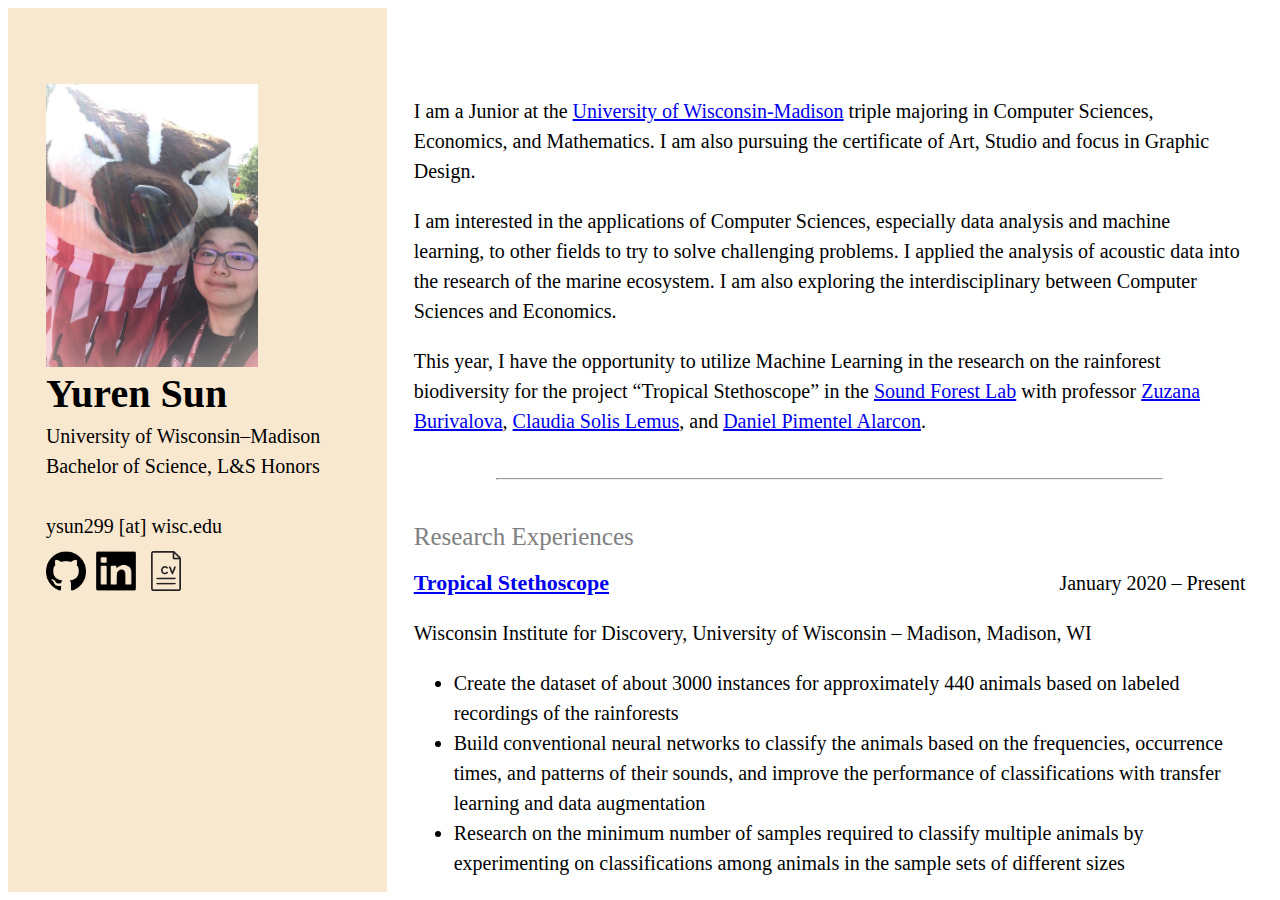
==== index.html @ e8a7efbf "update info" ====
<html>

<head>
    <meta charset="utf-8">
    <title>Yuren Sun</title>
    <link rel="stylesheet" href="css/personal_web_style.css">
</head>

<body>
    <div class="box">
        <!-- Left  -->
        <!-- contain personal info -->
        <div class="left">
            <div class="left_container">
                <!-- My photo -->
                <img src="photo/yuren_photo.jpg" alt="yuren_photo" class="personal_img">
                <div class="name"><strong>Yuren Sun</strong></div>
                <div>University of Wisconsin–Madison</div>
                <div>Bachelor of Science, L&S Honors</div>
                <br />
                <div>ysun299 [at] wisc.edu</div>
                <div class="icon-row">
                    <a href="https://github.com/YurenSUN/" target="_blank" title=“Link to Github” class="icon-box"><img src="photo/github-icon.png" class="icon"><br></a>
                    <a href="https://www.linkedin.com/in/%E9%92%B0%E4%BB%81-%E5%AD%99-5b2083153/" target="_blank" title=“Link to Linkedin” class="icon-box"><img src="photo/linkedin-icon.png" class="icon"><br></a>
                    <a href="https://pages.cs.wisc.edu/~yuren/Yuren_Sun_Resume.pdf" target="_blank" title="" class="icon-box"><img src="photo/cv-icon.png" class="icon"></a>
                </div>
                <!-- <div>+1 608-338-4124</div> -->

            </div>
        </div>

        <!-- Right -->
        <div class="right">
            <div class="right_container">
                <!-- About me -->
                <p>
                    I am a Junior at the <a href="https://www.wisc.edu/" target="_blank" title=“”>University of Wisconsin-Madison</a> triple majoring in Computer Sciences, Economics, and Mathematics. I am also pursuing the certificate of Art, Studio and
                    focus in Graphic Design.
                </p>
                <p>
                    I am interested in the applications of Computer Sciences, especially data analysis and machine learning, to other fields to try to solve challenging problems. I applied the analysis of acoustic data into the research of the marine ecosystem. I am also
                    exploring the interdisciplinary between Computer Sciences and Economics.
                </p>
                <p>
                    This year, I have the opportunity to utilize Machine Learning in the research on the rainforest biodiversity for the project “Tropical Stethoscope” in the <a href="https://www.soundforestlab.org/" target="_blank">Sound Forest Lab</a>                    with professor
                    <a href="https://www.soundforestlab.org/zuzana" target="_blank">Zuzana Burivalova</a>, <a href="https://wid.wisc.edu/people/claudia-solis-lemus/" target="_blank">Claudia Solis Lemus</a>, and <a href="https://wid.wisc.edu/people/daniel-pimentel-alarcon/"
                        target="_blank">Daniel Pimentel Alarcon</a>.
                </p>

                <HR class="break">

                <!-- Research Experiences -->
                <section>
                    <div class="right_header">Research Experiences</div>
                    <!-- Tropical Stethoscope -->
                    <div>
                        <a href="https://github.com/solislemuslab/tropical-stethoscope" class="title" target="_blank">Tropical Stethoscope</a>
                        <div class="time">January 2020 – Present</div>
                        <br>
                    </div>
                    <p>Wisconsin Institute for Discovery, University of Wisconsin – Madison, Madison, WI</p>
                    <ul>
                        <li>Create the dataset of about 3000 instances for approximately 440 animals based on labeled recordings of the rainforests</li>
                        <li>Build conventional neural networks to classify the animals based on the frequencies, occurrence times, and patterns of their sounds, and improve the performance of classifications with transfer learning and data augmentation</li>
                        <li>Research on the minimum number of samples required to classify multiple animals by experimenting on classifications among animals in the sample sets of different sizes</li>
                    </ul>

                    <br>

                    <!-- Wild YEAST -->
                    <div>
                        <div class="title">Wild YEAST (Yeast Exploration and Analysis Science Team)</div>
                        <div class="time">September 2019 – December 2019</div>
                        <br>
                    </div>
                    <p>Hittinger Lab, University of Wisconsin – Madison, Madison, WI</p>
                    <ul>
                        <li>Produced bioinformatic pipeline to access genome quality, extracted specific genes, assembled the genome, and built a phylogeny</li>
                        <li>Developed a database to store DNA barcode data and the results from preliminary analyses</li>
                    </ul>

                    <br>

                    <!-- Singapore -->
                    <div>
                        <div class="title">Automatic Feature Extraction from Acoustic Recordings to Detect Events of Interest</div>
                        <div class="time">May 2019 - July 2019</div>
                        <br>
                    </div>
                    <p>Acoustic Research Lab, National University of Singapore, Singapore</p>
                    <ul>
                        <li>Detected features and descriptors from long‐term acoustic recordings obtained in Singapore water through isolating out different outlier sounds with Python</li>
                        <li>Processed data with time length around 40 minutes and accomplished extractions of features and descriptors with the low soundto-noise ratio around -5 to 0 dB</li>
                    </ul>
                </section>

                <HR class="break">

                <!-- Projects -->
                <section>
                    <div class="right_header">Project</div>
                    <!-- wiSign -->
                    <div>
                        <div class="title">WiSign</div>
                        <div class="time">December 2019</div>
                        <br>
                    </div>
                    <div>
                        <a href="https://github.com/Szhang577/WiSign" target="_blank">
                            <img src="photo/wisign_logo.png" alt="wisign_logo.png" class="project_img">

                        </a>
                        <ul>
                            <li>Project created during 2019 MadHack</li>
                            <li>An iOS application that helps American Sign Language(ASL) users and learners get start with ASL by learning basic 26 alphabets, know how they decode fingerspelling in ASL by taking quizzes, and familiarize them with fingerspelling
                                more thorough review</li>
                            <li>Collaborated with Harry Zhao and Siyuan Zhang</li>
                        </ul>
                    </div>

                </section>

                <HR class="break">

                <!-- Internship Experiences -->
                <section>
                    <div class="right_header">Internship Experiences</div>
                    <!-- Amfam -->
                    <div class="location">American Family Insurance, Madison, WI</div>
                    <div>
                        <div class="position">Business Development Innovation Teah Intern</div>
                        <div class="time">May 2020- August 2020</div>
                        <br>
                    </div>
                    <ul>
                        <li>Developed the prototypes and the minimum viable products (MVPs) with HTML, JavaScript, and CSS; designed the user interface based on the target customers to improve user experiences; refined them with feedbacks from more than 100
                            user interviews</li>
                        <li>Deployed the prototypes and the MVPs with Amazon Web Services (AWS) S3 Buckets and CloudFront Distributions; Developed serverless web applications with Amazon API Gateway (RESTful API), AWS Lambda and Amazon DynamoDB</li>
                        <li>Managed AWS resources as code with Terraform to enhance the workflow for the team</li>
                        <li>Automated the source code delivery to AWS resources from Github repository with CI/CD pipelines</li>
                    </ul>

                    <!-- EMC -->
                    <div class="location">Research & Development Center of EMC, DELL, Shanghai, China</div>
                    <div>
                        <div class="position">Software Engineering Intern</div>
                        <div class="time">July 2019 - August 2019</div>
                        <br>
                    </div>
                    <ul>
                        <li>Participated in the project “Entity Extraction”</li>
                        <li>Developed programs with python to detect sentences with knowledge from whitepapers, extract noun phrases with natural language processing, and detect the entities</li>
                        <li>Used HTML, JavaScript, and CSS to visualize the results of entity extractions</li>
                    </ul>
                    <div>
                        <div class="position">Software Engineering Intern</div>
                        <div class="time">July 2017 - August 2017</div>
                        <br>
                    </div>
                    <ul>
                        <li>Participated in the project “Identifying Events”</li>
                        <li>Assisted engineers with data cleaning and dimensional reduction with Python</li>
                    </ul>

                    <!-- Metro -->
                    <div class="location">Shanghai Shentong Metro Group Co., Ltd, Shanghai, China</div>
                    <div>
                        <div class="position">Data Assistant</div>
                        <div class="time">May 2017 - July 2017</div>
                        <br>
                    </div>
                    <ul>
                        <li>Participated in the Research on passengers' route optimization scheme based on the network in Shanghai Metro</li>
                        <li>Acquired, recorded, and analyzed data of the number of passengers in each station at different times everyday</li>
                        <li>Assisted engineers to adjust about half of the route suggestions to provide more accurate information to passengers</li>
                    </ul>

                </section>

                <HR class="break">

                <!-- Acitivities -->
                <section>
                    <div class="right_header">Activities</div>
                    <!-- WACM -->
                    <div class="location">UW - Madison Chapter of Association for Computing Machinery – Women</div>
                    <p>University of Wisconsin – Madison, Madison, WI</p>
                    <div>
                        <div class="position">Activities Co-Chair</div>
                        <div class="time">January 2020 - Present</div>
                        <br>
                        <div class="position">Undergraduate Representative</div>
                        <div class="time">September 2019 – December 2019</div>
                        <br>
                        <div class="position">Member</div>
                        <div class="time">September 2018 – August 2019</div>
                        <br>
                    </div>
                    <ul>
                        <li>Organize and assist in programming workshops for Sennett middle school, WISE community, and students in UW- Madison</li>
                        <li>Answer questions to more than 30 participators in each workshop to help the audience have a deeper understanding of programming and better participations of the workshops</li>
                    </ul>

                    <br>

                    <!-- 星广会 -->
                    <div class="location">Shanghai Weekly Radio Concert</div>
                    <p>Shanghai, China</p>
                    <div>
                        <div class="position">Volunteer</div>
                        <div class="time">July 2015 - Present (Intermittent)</div>
                        <br>
                    </div>
                    <ul>
                        <li>Lead the team to distribute program guides and communicate to the audience, fulfill their requests, and improve their experience</li>
                        <li>Assist in dealing with stage affairs both before and after the performance</li>
                    </ul>
                </section>

            </div>
        </div>
    </div>

</body>

</html>
---- css/personal_web_style.css ----
/*
This is the css format for home.html
Author: Yuren Sun
*/


/*  box and containers */

.box {
    width: 100%;
    height: 100%;
    text-align: left;
    line-height: 150%;
    margin: 0;
    align-content: center;
    font-family: "Times New Roman";
    font-size: 20px;
    overflow: hidden;
}

.left {
    width: 30%;
    height: 100%;
    background-color: #f9e8d0;
    float: left;
    text-align: left;
    margin: 0;
}

.left_container {
    /* background-color: red; */
    margin: 20% 10%;
}

.right {
    width: 70%;
    height: 100%;
    /* background-color: #f00; */
    float: right;
    overflow-wrap: normal;
    overflow: scroll;
    text-align: left;
}

.right_container {
    margin: 10% 3%;
    /* background-color: pink; */
}


/* imgs */

.personal_img {
    width: 70%;
}

.project_img {
    width: 30%;
    float: left;
}

.icon-box {
    display: inline-block;
}

.icon {
    width: 40px;
    height: 40px;
    display: inline-block;
    margin-right: 5px;
}

.icon-row {
    width: 100%;
    margin: 10px 0px;
}


/* texts */

.name {
    font-family: "Times New Roman";
    font-weight: bold;
    font-size: 40px;
    margin: 4% 0;
}

.right_header {
    font-family: "Times New Roman";
    /* font-weight: bold; */
    color: gray;
    font-size: 25px;
    margin: 2% auto;
}

.title {
    font-family: "Times New Roman";
    font-weight: bold;
    font-size: 22px;
    float: left;
}

.position {
    float: left;
}

.time {
    float: right;
}

.location {
    font-family: "Times New Roman";
    font-weight: bold;
    font-size: 22px;
}


/* misc */

.button {
    /*used for buttons*/
    width: fit-content;
    height: 20px;
    background: #eef7f9;
    margin: 0 2%;
    text-align: center;
}

.break {
    margin: 5% auto;
    width: 80%;
    color: #987cb9;
}
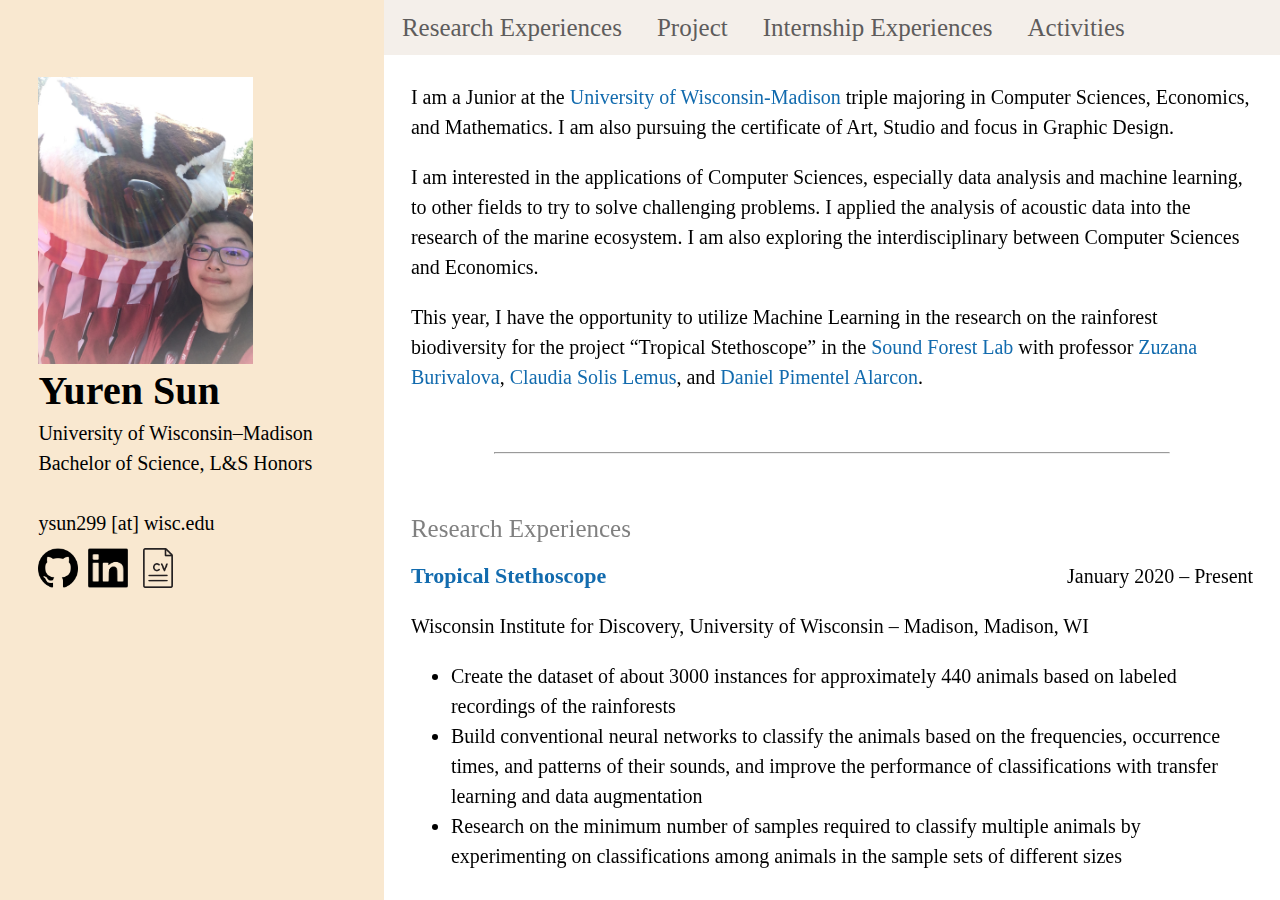
==== commit 5ad846bd: "add menu bar" ====
--- a/index.html
+++ b/index.html
@@ -31,6 +31,15 @@
 
         <!-- Right -->
         <div class="right">
+            <div class="menu">
+                <div class="menu_container">
+                    <a href="#research">Research Experiences</a>
+                    <a href="#projects">Project</a>
+                    <a href="#intern">Internship Experiences</a>
+                    <a href="#activities">Activities</a>
+                </div>
+            </div>
+
             <div class="right_container">
                 <!-- About me -->
                 <p>
@@ -47,10 +56,12 @@
                         target="_blank">Daniel Pimentel Alarcon</a>.
                 </p>
 
-                <HR class="break">
 
                 <!-- Research Experiences -->
-                <section>
+                <section id="research">
+                    <HR class="break">
+
+                    <!-- <div style="height: 50px; width: 100%;"></div> -->
                     <div class="right_header">Research Experiences</div>
                     <!-- Tropical Stethoscope -->
                     <div>
@@ -94,14 +105,15 @@
                     </ul>
                 </section>
 
-                <HR class="break">
 
                 <!-- Projects -->
-                <section>
+                <section id="projects">
+                    <HR class="break">
+
                     <div class="right_header">Project</div>
                     <!-- wiSign -->
                     <div>
-                        <div class="title">WiSign</div>
+                        <a class="title" href="https://github.com/Szhang577/WiSign" target="_blank">WiSign</a>
                         <div class="time">December 2019</div>
                         <br>
                     </div>
@@ -120,15 +132,16 @@
 
                 </section>
 
-                <HR class="break">
 
                 <!-- Internship Experiences -->
-                <section>
+                <section id="intern">
+                    <HR class="break">
+
                     <div class="right_header">Internship Experiences</div>
                     <!-- Amfam -->
                     <div class="location">American Family Insurance, Madison, WI</div>
                     <div>
-                        <div class="position">Business Development Innovation Teah Intern</div>
+                        <div class="position">Business Development Innovation Tech Intern</div>
                         <div class="time">May 2020- August 2020</div>
                         <br>
                     </div>
@@ -177,10 +190,11 @@
 
                 </section>
 
-                <HR class="break">
 
                 <!-- Acitivities -->
-                <section>
+                <section id="activities">
+                    <HR class="break">
+
                     <div class="right_header">Activities</div>
                     <!-- WACM -->
                     <div class="location">UW - Madison Chapter of Association for Computing Machinery – Women</div>
--- a/css/personal_web_style.css
+++ b/css/personal_web_style.css
@@ -16,6 +16,10 @@
     font-family: "Times New Roman";
     font-size: 20px;
     overflow: hidden;
+    /* fix position */
+    position: fixed;
+    top: 0;
+    left: 0;
 }
 
 .left {
@@ -37,14 +41,13 @@
     height: 100%;
     /* background-color: #f00; */
     float: right;
-    overflow-wrap: normal;
     overflow: scroll;
     text-align: left;
+    display: flexbox;
 }
 
 .right_container {
-    margin: 10% 3%;
-    /* background-color: pink; */
+    margin: 3% 3% auto 3%;
 }
 
 
@@ -56,6 +59,7 @@
 
 .project_img {
     width: 30%;
+    max-width: 250px;
     float: left;
 }
 
@@ -114,6 +118,25 @@
     font-size: 22px;
 }
 
+.right_container a:link {
+    /* color for links */
+    color: #126bae;
+    text-decoration: none;
+}
+
+.right_container a:visited {
+    color: #185888;
+}
+
+.right_container a:hover {
+    color: #185888;
+    text-decoration: underline;
+}
+
+.right_container a:active {
+    color: #185888;
+}
+
 
 /* misc */
 
@@ -127,7 +150,33 @@
 }
 
 .break {
-    margin: 5% auto;
+    margin: 60px auto;
     width: 80%;
     color: #987cb9;
+}
+
+
+/* menu */
+
+.menu {
+    display: inline-block;
+    position: sticky;
+    top: 0;
+    background-color: #f4efea;
+    height: max-content;
+    /* max-height: max-content; */
+    width: 100%;
+}
+
+.menu_container {
+    padding: 10px 2%;
+}
+
+.menu_container a {
+    display: inline-block;
+    color: rgb(94, 92, 92);
+    font-size: 25px;
+    line-height: 25px;
+    margin: 5px 30px 5px 0;
+    text-decoration: none;
 }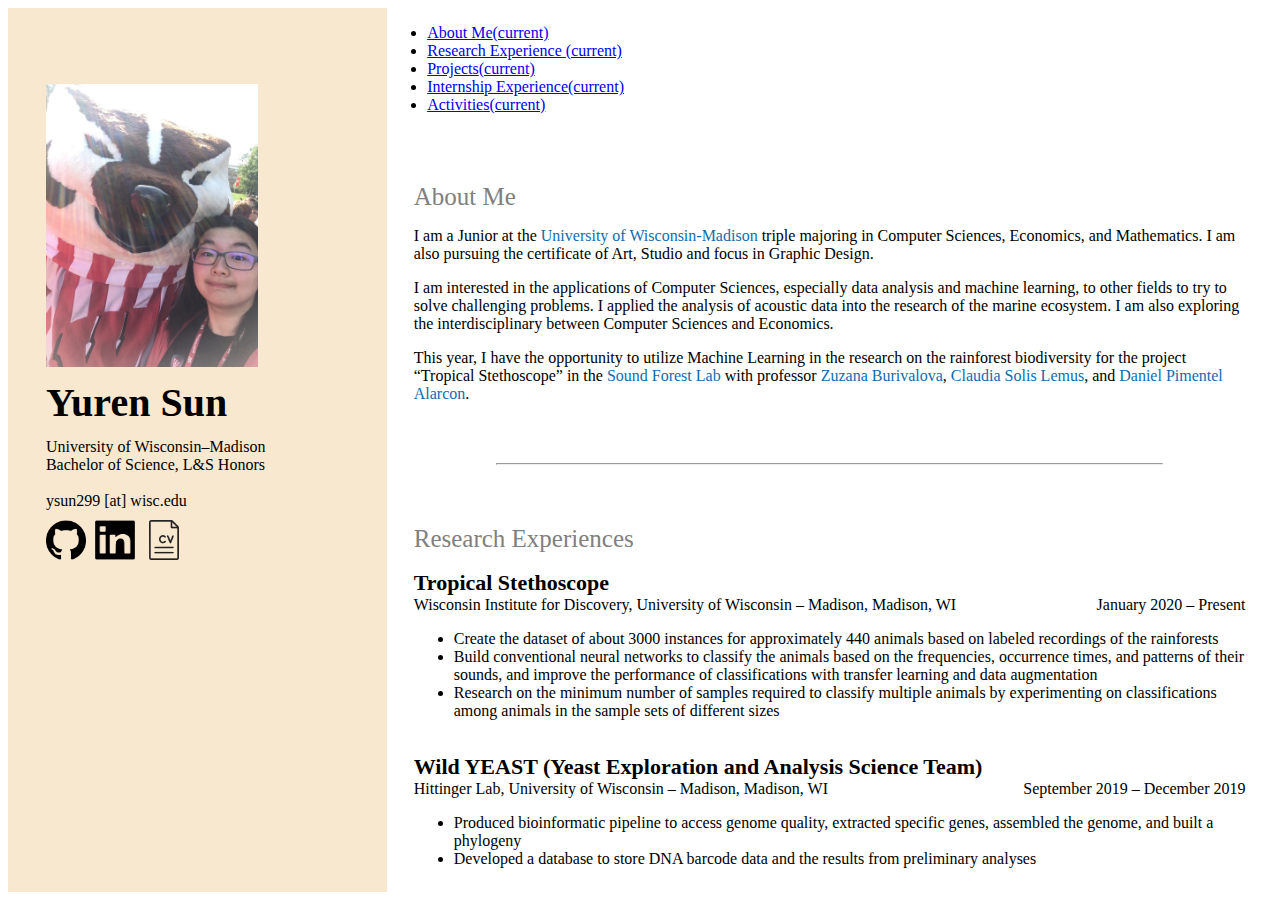
==== commit eb5e87d4: "update contents" ====
--- a/index.html
+++ b/index.html
@@ -1,239 +1,322 @@
 <html>
 
 <head>
-    <meta charset="utf-8">
-    <title>Yuren Sun</title>
-    <link rel="stylesheet" href="css/personal_web_style.css">
+  <meta charset="utf-8">
+  <title>Yuren Sun</title>
+  <link rel="stylesheet" href="https://cdn.jsdelivr.net/npm/bootstrap@4.5.3/dist/css/bootstrap.min.css" integrity="sha384-TX8t27EcRE3e/ihU7zmQxVncDAy5uIKz4rEkgIXeMed4M0jlfIDPvg6uqKI2xXr2" crossorigin="anonymous">
+  <link rel="stylesheet" href="static/personal_web_style.css">
 </head>
 
 <body>
-    <div class="box">
-        <!-- Left  -->
-        <!-- contain personal info -->
-        <div class="left">
-            <div class="left_container">
-                <!-- My photo -->
-                <img src="photo/yuren_photo.jpg" alt="yuren_photo" class="personal_img">
-                <div class="name"><strong>Yuren Sun</strong></div>
-                <div>University of Wisconsin–Madison</div>
-                <div>Bachelor of Science, L&S Honors</div>
-                <br />
-                <div>ysun299 [at] wisc.edu</div>
-                <div class="icon-row">
-                    <a href="https://github.com/YurenSUN/" target="_blank" title=“Link to Github” class="icon-box"><img src="photo/github-icon.png" class="icon"><br></a>
-                    <a href="https://www.linkedin.com/in/%E9%92%B0%E4%BB%81-%E5%AD%99-5b2083153/" target="_blank" title=“Link to Linkedin” class="icon-box"><img src="photo/linkedin-icon.png" class="icon"><br></a>
-                    <a href="https://pages.cs.wisc.edu/~yuren/Yuren_Sun_Resume.pdf" target="_blank" title="" class="icon-box"><img src="photo/cv-icon.png" class="icon"></a>
-                </div>
-                <!-- <div>+1 608-338-4124</div> -->
-
+  <!-- Left  -->
+  <!-- contain personal info -->
+  <div class="left">
+    <div class="left_container">
+      <!-- My photo -->
+      <img src="photo/yuren_photo.jpg" alt="yuren_photo" class="personal_img">
+      <div class="name"><strong>Yuren Sun</strong></div>
+      <div>University of Wisconsin–Madison</div>
+      <div>Bachelor of Science, L&S Honors</div>
+      <br />
+      <div>ysun299 [at] wisc.edu</div>
+      <div class="icon-row">
+        <a href="https://github.com/YurenSUN/" target="_blank" title=“Link to Github” class="icon-box"><img src="photo/github-icon.png" class="icon"><br></a>
+        <a href="https://www.linkedin.com/in/yurensun/" target="_blank" title=“Link to Linkedin” class="icon-box"><img src="photo/linkedin-icon.png" class="icon"><br></a>
+        <a href="https://pages.cs.wisc.edu/~yuren/Yuren_Sun_Resume.pdf" target="_blank" title="" class="icon-box"><img src="photo/cv-icon.png" class="icon"></a>
+      </div>
+    </div>
+  </div>
+
+  <!-- Right -->
+  <div class="right">
+    <!-- <div class="menu">
+            <div class="menu_container">
+                <a href="#research">Research Experiences</a>
+                <a href="#projects">Project</a>
+                <a href="#intern">Internship Experiences</a>
+                <a href="#activities">Activities</a>
             </div>
-        </div>
-
-        <!-- Right -->
-        <div class="right">
-            <div class="menu">
-                <div class="menu_container">
-                    <a href="#research">Research Experiences</a>
-                    <a href="#projects">Project</a>
-                    <a href="#intern">Internship Experiences</a>
-                    <a href="#activities">Activities</a>
-                </div>
-            </div>
-
-            <div class="right_container">
-                <!-- About me -->
-                <p>
-                    I am a Junior at the <a href="https://www.wisc.edu/" target="_blank" title=“”>University of Wisconsin-Madison</a> triple majoring in Computer Sciences, Economics, and Mathematics. I am also pursuing the certificate of Art, Studio and
-                    focus in Graphic Design.
-                </p>
-                <p>
-                    I am interested in the applications of Computer Sciences, especially data analysis and machine learning, to other fields to try to solve challenging problems. I applied the analysis of acoustic data into the research of the marine ecosystem. I am also
-                    exploring the interdisciplinary between Computer Sciences and Economics.
-                </p>
-                <p>
-                    This year, I have the opportunity to utilize Machine Learning in the research on the rainforest biodiversity for the project “Tropical Stethoscope” in the <a href="https://www.soundforestlab.org/" target="_blank">Sound Forest Lab</a>                    with professor
-                    <a href="https://www.soundforestlab.org/zuzana" target="_blank">Zuzana Burivalova</a>, <a href="https://wid.wisc.edu/people/claudia-solis-lemus/" target="_blank">Claudia Solis Lemus</a>, and <a href="https://wid.wisc.edu/people/daniel-pimentel-alarcon/"
-                        target="_blank">Daniel Pimentel Alarcon</a>.
-                </p>
-
-
-                <!-- Research Experiences -->
-                <section id="research">
-                    <HR class="break">
-
-                    <!-- <div style="height: 50px; width: 100%;"></div> -->
-                    <div class="right_header">Research Experiences</div>
-                    <!-- Tropical Stethoscope -->
-                    <div>
-                        <a href="https://github.com/solislemuslab/tropical-stethoscope" class="title" target="_blank">Tropical Stethoscope</a>
-                        <div class="time">January 2020 – Present</div>
-                        <br>
-                    </div>
-                    <p>Wisconsin Institute for Discovery, University of Wisconsin – Madison, Madison, WI</p>
-                    <ul>
-                        <li>Create the dataset of about 3000 instances for approximately 440 animals based on labeled recordings of the rainforests</li>
-                        <li>Build conventional neural networks to classify the animals based on the frequencies, occurrence times, and patterns of their sounds, and improve the performance of classifications with transfer learning and data augmentation</li>
-                        <li>Research on the minimum number of samples required to classify multiple animals by experimenting on classifications among animals in the sample sets of different sizes</li>
-                    </ul>
-
-                    <br>
-
-                    <!-- Wild YEAST -->
-                    <div>
-                        <div class="title">Wild YEAST (Yeast Exploration and Analysis Science Team)</div>
-                        <div class="time">September 2019 – December 2019</div>
-                        <br>
-                    </div>
-                    <p>Hittinger Lab, University of Wisconsin – Madison, Madison, WI</p>
-                    <ul>
-                        <li>Produced bioinformatic pipeline to access genome quality, extracted specific genes, assembled the genome, and built a phylogeny</li>
-                        <li>Developed a database to store DNA barcode data and the results from preliminary analyses</li>
-                    </ul>
-
-                    <br>
-
-                    <!-- Singapore -->
-                    <div>
-                        <div class="title">Automatic Feature Extraction from Acoustic Recordings to Detect Events of Interest</div>
-                        <div class="time">May 2019 - July 2019</div>
-                        <br>
-                    </div>
-                    <p>Acoustic Research Lab, National University of Singapore, Singapore</p>
-                    <ul>
-                        <li>Detected features and descriptors from long‐term acoustic recordings obtained in Singapore water through isolating out different outlier sounds with Python</li>
-                        <li>Processed data with time length around 40 minutes and accomplished extractions of features and descriptors with the low soundto-noise ratio around -5 to 0 dB</li>
-                    </ul>
-                </section>
-
-
-                <!-- Projects -->
-                <section id="projects">
-                    <HR class="break">
-
-                    <div class="right_header">Project</div>
-                    <!-- wiSign -->
-                    <div>
-                        <a class="title" href="https://github.com/Szhang577/WiSign" target="_blank">WiSign</a>
-                        <div class="time">December 2019</div>
-                        <br>
-                    </div>
-                    <div>
-                        <a href="https://github.com/Szhang577/WiSign" target="_blank">
-                            <img src="photo/wisign_logo.png" alt="wisign_logo.png" class="project_img">
-
-                        </a>
-                        <ul>
-                            <li>Project created during 2019 MadHack</li>
-                            <li>An iOS application that helps American Sign Language(ASL) users and learners get start with ASL by learning basic 26 alphabets, know how they decode fingerspelling in ASL by taking quizzes, and familiarize them with fingerspelling
-                                more thorough review</li>
-                            <li>Collaborated with Harry Zhao and Siyuan Zhang</li>
-                        </ul>
-                    </div>
-
-                </section>
-
-
-                <!-- Internship Experiences -->
-                <section id="intern">
-                    <HR class="break">
-
-                    <div class="right_header">Internship Experiences</div>
-                    <!-- Amfam -->
-                    <div class="location">American Family Insurance, Madison, WI</div>
-                    <div>
-                        <div class="position">Business Development Innovation Tech Intern</div>
-                        <div class="time">May 2020- August 2020</div>
-                        <br>
-                    </div>
-                    <ul>
-                        <li>Developed the prototypes and the minimum viable products (MVPs) with HTML, JavaScript, and CSS; designed the user interface based on the target customers to improve user experiences; refined them with feedbacks from more than 100
-                            user interviews</li>
-                        <li>Deployed the prototypes and the MVPs with Amazon Web Services (AWS) S3 Buckets and CloudFront Distributions; Developed serverless web applications with Amazon API Gateway (RESTful API), AWS Lambda and Amazon DynamoDB</li>
-                        <li>Managed AWS resources as code with Terraform to enhance the workflow for the team</li>
-                        <li>Automated the source code delivery to AWS resources from Github repository with CI/CD pipelines</li>
-                    </ul>
-
-                    <!-- EMC -->
-                    <div class="location">Research & Development Center of EMC, DELL, Shanghai, China</div>
-                    <div>
-                        <div class="position">Software Engineering Intern</div>
-                        <div class="time">July 2019 - August 2019</div>
-                        <br>
-                    </div>
-                    <ul>
-                        <li>Participated in the project “Entity Extraction”</li>
-                        <li>Developed programs with python to detect sentences with knowledge from whitepapers, extract noun phrases with natural language processing, and detect the entities</li>
-                        <li>Used HTML, JavaScript, and CSS to visualize the results of entity extractions</li>
-                    </ul>
-                    <div>
-                        <div class="position">Software Engineering Intern</div>
-                        <div class="time">July 2017 - August 2017</div>
-                        <br>
-                    </div>
-                    <ul>
-                        <li>Participated in the project “Identifying Events”</li>
-                        <li>Assisted engineers with data cleaning and dimensional reduction with Python</li>
-                    </ul>
-
-                    <!-- Metro -->
-                    <div class="location">Shanghai Shentong Metro Group Co., Ltd, Shanghai, China</div>
-                    <div>
-                        <div class="position">Data Assistant</div>
-                        <div class="time">May 2017 - July 2017</div>
-                        <br>
-                    </div>
-                    <ul>
-                        <li>Participated in the Research on passengers' route optimization scheme based on the network in Shanghai Metro</li>
-                        <li>Acquired, recorded, and analyzed data of the number of passengers in each station at different times everyday</li>
-                        <li>Assisted engineers to adjust about half of the route suggestions to provide more accurate information to passengers</li>
-                    </ul>
-
-                </section>
-
-
-                <!-- Acitivities -->
-                <section id="activities">
-                    <HR class="break">
-
-                    <div class="right_header">Activities</div>
-                    <!-- WACM -->
-                    <div class="location">UW - Madison Chapter of Association for Computing Machinery – Women</div>
-                    <p>University of Wisconsin – Madison, Madison, WI</p>
-                    <div>
-                        <div class="position">Activities Co-Chair</div>
-                        <div class="time">January 2020 - Present</div>
-                        <br>
-                        <div class="position">Undergraduate Representative</div>
-                        <div class="time">September 2019 – December 2019</div>
-                        <br>
-                        <div class="position">Member</div>
-                        <div class="time">September 2018 – August 2019</div>
-                        <br>
-                    </div>
-                    <ul>
-                        <li>Organize and assist in programming workshops for Sennett middle school, WISE community, and students in UW- Madison</li>
-                        <li>Answer questions to more than 30 participators in each workshop to help the audience have a deeper understanding of programming and better participations of the workshops</li>
-                    </ul>
-
-                    <br>
-
-                    <!-- 星广会 -->
-                    <div class="location">Shanghai Weekly Radio Concert</div>
-                    <p>Shanghai, China</p>
-                    <div>
-                        <div class="position">Volunteer</div>
-                        <div class="time">July 2015 - Present (Intermittent)</div>
-                        <br>
-                    </div>
-                    <ul>
-                        <li>Lead the team to distribute program guides and communicate to the audience, fulfill their requests, and improve their experience</li>
-                        <li>Assist in dealing with stage affairs both before and after the performance</li>
-                    </ul>
-                </section>
-
-            </div>
-        </div>
+        </div> -->
+    <nav class="navbar navbar-expand-lg navbar-light bg-light sticky-top">
+      <ul class="container navbar-nav mr-auto">
+        <li class="nav-item">
+          <a class="nav-link" href="#about">About Me<span class="sr-only">(current)</span></a>
+        </li>
+        <li class="nav-item">
+          <a class="nav-link" href="#research">Research Experience <span class="sr-only">(current)</span></a>
+        </li>
+        <li class="nav-item">
+          <a class="nav-link" href="#projects">Projects<span class="sr-only">(current)</span></a>
+        </li>
+        <li class="nav-item">
+          <a class="nav-link" href="#intern">Internship Experience<span class="sr-only">(current)</span></a>
+        </li>
+        <li class="nav-item">
+          <a class="nav-link" href="#activities">Activities<span class="sr-only">(current)</span></a>
+        </li>
+      </ul>
+    </nav>
+
+    <div class="right_container">
+      <!-- About me -->
+      <section id="about">
+        <br class="break">
+        <br>
+        <div class="right_header">About Me</div>
+        <p>
+          I am a Junior at the <a href="https://www.wisc.edu/" target="_blank" title=“”>University of Wisconsin-Madison</a> triple majoring in Computer Sciences, Economics, and Mathematics. I am also pursuing the certificate of Art, Studio and focus in
+          Graphic Design.
+        </p>
+        <p>
+          I am interested in the applications of Computer Sciences, especially data analysis and machine learning, to other fields to try to solve challenging problems. I applied the analysis of acoustic data into the research of the marine ecosystem. I am also
+          exploring the interdisciplinary between Computer Sciences and Economics.
+        </p>
+        <p>
+          This year, I have the opportunity to utilize Machine Learning in the research on the rainforest biodiversity for the project “Tropical Stethoscope” in the <a href="https://www.soundforestlab.org/" target="_blank">Sound Forest Lab</a> with professor
+          <a href="https://www.soundforestlab.org/zuzana" target="_blank">Zuzana Burivalova</a>, <a href="https://wid.wisc.edu/people/claudia-solis-lemus/" target="_blank">Claudia Solis Lemus</a>, and <a href="https://wid.wisc.edu/people/daniel-pimentel-alarcon/"
+            target="_blank">Daniel Pimentel Alarcon</a>.
+        </p>
+      </section>
+
+
+      <!-- Research Experiences -->
+      <section id="research">
+        <HR class="break">
+
+        <!-- <div style="height: 50px; width: 100%;"></div> -->
+        <div class="right_header">Research Experiences</div>
+        <!-- Tropical Stethoscope -->
+        <div class="location">Tropical Stethoscope</div>
+        <div>
+          <div class="position">Wisconsin Institute for Discovery, University of Wisconsin – Madison, Madison, WI</div>
+          <div class="time">January 2020 – Present</div>
+          <br>
+        </div>
+
+        <ul>
+          <li>Create the dataset of about 3000 instances for approximately 440 animals based on labeled recordings of the rainforests</li>
+          <li>Build conventional neural networks to classify the animals based on the frequencies, occurrence times, and patterns of their sounds, and improve the performance of classifications with transfer learning and data augmentation</li>
+          <li>Research on the minimum number of samples required to classify multiple animals by experimenting on classifications among animals in the sample sets of different sizes</li>
+        </ul>
+
+        <br>
+
+        <!-- Wild YEAST -->
+        <div class="location">Wild YEAST (Yeast Exploration and Analysis Science Team)</div>
+        <div>
+          <div class="position">Hittinger Lab, University of Wisconsin – Madison, Madison, WI</div>
+          <div class="time">September 2019 – December 2019</div>
+          <br>
+        </div>
+        <ul>
+          <li>Produced bioinformatic pipeline to access genome quality, extracted specific genes, assembled the genome, and built a phylogeny</li>
+          <li>Developed a database to store DNA barcode data and the results from preliminary analyses</li>
+        </ul>
+
+        <br>
+
+        <!-- Singapore -->
+        <div class="location">Automatic Feature Extraction from Acoustic Recordings to Detect Events of Interest</div>
+        <div>
+          <div class="position">Acoustic Research Lab, National University of Singapore, Singapore</div>
+          <div class="time">May 2019 - July 2019</div>
+          <br>
+        </div>
+        <ul>
+          <li>Detected features and descriptors from long‐term acoustic recordings obtained in Singapore water through isolating out different outlier sounds with Python</li>
+          <li>Processed data with time length around 40 minutes and accomplished extractions of features and descriptors with the low soundto-noise ratio around -5 to 0 dB</li>
+        </ul>
+      </section>
+
+
+      <!-- Projects -->
+      <section id="projects">
+        <HR class="break">
+
+        <div class="right_header">Projects</div>
+
+        <!-- dialogflow agent -->
+        <div>
+          <div>
+            <a class="location" href="https://github.com/YurenSUN/CS639-UI-Projects/tree/master/dialogflow_beta" target="_blank">Dialogflow Agent for WiscShop</a>
+            <div class="time">December 2020</div>
+            <br>
+          </div>
+          <div>
+            <ul>
+              <li>Project developed during the course User Experience Design taken in 2020 Fall</li>
+              <li>A dialogflow agent developed on the Google dialogflow platform with a webhook
+              </li>
+              <li>Provides functions help user log in; get queires about categories, product infromation, cart, and tags; edit and check out the cart; and navigate to different pages with a dialogflow agent</li>
+            </ul>
+          </div>
+        </div>
+
+        <br>
+
+        <!-- fitness tracker -->
+        <div>
+          <div>
+            <a class="location" href="https://github.com/YurenSUN/CS639-UI-Projects/tree/master/react_native2_beta" target="_blank">Fitness Tracker</a>
+            <div class="time">November 2020</div>
+            <br>
+          </div>
+          <div>
+            <ul>
+              <li>Project developed during the course User Experience Design taken in 2020 Fall</li>
+              <li>An iOS application that helps user track their fitness data built with React Native
+              </li>
+              <li>Provides functions to sign up, sign in, edit profile and goals, record meals and exerciese, and compare the recorded data with goals</li>
+              <li>Also enables the accessibalitity functions for voice over</li>
+            </ul>
+          </div>
+        </div>
+
+        <br>
+
+        <!-- dialogflow agent -->
+        <div>
+          <div>
+            <a class="location" href="https://github.com/YurenSUN/CS639-UI-Projects/tree/master/react2-beta" target="_blank">Course Search App</a>
+            <div class="time">October 2020</div>
+            <br>
+          </div>
+          <div>
+            <ul>
+              <li>Project developed during the course User Experience Design taken in 2020 Fall</li>
+              <li>A web application simulating the course search application developed with React and bootstrap
+              </li>
+              <li>Provides functions for users to view and filter courses, add courses to the cart, check requisties, rate a course, and check recommendations</li>
+            </ul>
+          </div>
+        </div>
+
+        <br>
+
+        <!-- wiSign -->
+        <div>
+          <div>
+            <a class="location" href="https://github.com/Szhang577/WiSign" target="_blank">WiSign</a>
+            <div class="time">December 2019</div>
+            <br>
+          </div>
+          <div>
+            <a href="https://github.com/Szhang577/WiSign" target="_blank">
+              <img src="photo/wisign_logo.png" alt="wisign_logo.png" class="project_img">
+
+            </a>
+            <ul>
+              <li>Project created during 2019 MadHack</li>
+              <li>An iOS application that helps American Sign Language(ASL) users and learners get start with ASL by learning basic 26 alphabets, know how they decode fingerspelling in ASL by taking quizzes, and familiarize them with fingerspelling more thorough
+                review
+              </li>
+              <li>Collaborated with Harry Zhao and Siyuan Zhang</li>
+            </ul>
+          </div>
+        </div>
+      </section>
+
+
+      <!-- Internship Experiences -->
+      <section id="intern">
+        <HR class="break">
+
+        <div class="right_header">Internship Experiences</div>
+        <!-- Amfam -->
+        <div class="location">American Family Insurance, Madison, WI</div>
+        <div>
+          <div class="position">Business Development Innovation Tech Intern</div>
+          <div class="time">May 2020- August 2020</div>
+          <br>
+        </div>
+        <ul>
+          <li>Developed the prototypes and the minimum viable products (MVPs) with HTML, JavaScript, and CSS; designed the user interface based on the target customers to improve user experiences; refined them with feedbacks from more than 100 user interviews
+          </li>
+          <li>Deployed the prototypes and the MVPs with Amazon Web Services (AWS) S3 Buckets and CloudFront Distributions; Developed serverless web applications with Amazon API Gateway (RESTful API), AWS Lambda and Amazon DynamoDB</li>
+          <li>Managed AWS resources as code with Terraform to enhance the workflow for the team</li>
+          <li>Automated the source code delivery to AWS resources from Github repository with CI/CD pipelines</li>
+        </ul>
+
+        <!-- EMC -->
+        <div class="location">Research & Development Center of EMC, DELL, Shanghai, China</div>
+        <div>
+          <div class="position">Software Engineering Intern</div>
+          <div class="time">July 2019 - August 2019</div>
+          <br>
+        </div>
+        <ul>
+          <li>Participated in the project “Entity Extraction”</li>
+          <li>Developed programs with python to detect sentences with knowledge from whitepapers, extract noun phrases with natural language processing, and detect the entities</li>
+          <li>Used HTML, JavaScript, and CSS to visualize the results of entity extractions</li>
+        </ul>
+        <div>
+          <div class="position">Software Engineering Intern</div>
+          <div class="time">July 2017 - August 2017</div>
+          <br>
+        </div>
+        <ul>
+          <li>Participated in the project “Identifying Events”</li>
+          <li>Assisted engineers with data cleaning and dimensional reduction with Python</li>
+        </ul>
+
+        <!-- Metro -->
+        <div class="location">Shanghai Shentong Metro Group Co., Ltd, Shanghai, China</div>
+        <div>
+          <div class="position">Data Assistant</div>
+          <div class="time">May 2017 - July 2017</div>
+          <br>
+        </div>
+        <ul>
+          <li>Participated in the Research on passengers' route optimization scheme based on the network in Shanghai Metro</li>
+          <li>Acquired, recorded, and analyzed data of the number of passengers in each station at different times everyday</li>
+          <li>Assisted engineers to adjust about half of the route suggestions to provide more accurate information to passengers</li>
+        </ul>
+
+      </section>
+
+
+      <!-- Acitivities -->
+      <section id="activities">
+        <HR class="break">
+
+        <div class="right_header">Activities</div>
+        <!-- WACM -->
+        <div class="location">UW - Madison Chapter of Association for Computing Machinery – Women</div>
+        <p>University of Wisconsin – Madison, Madison, WI</p>
+        <div>
+          <div class="position">Activities Co-Chair</div>
+          <div class="time">January 2020 - Present</div>
+          <br>
+          <div class="position">Undergraduate Representative</div>
+          <div class="time">September 2019 – December 2019</div>
+          <br>
+          <div class="position">Member</div>
+          <div class="time">September 2018 – August 2019</div>
+          <br>
+        </div>
+        <ul>
+          <li>Organize and assist in programming workshops for Sennett middle school, WISE community, and students in UW- Madison</li>
+          <li>Answer questions to more than 30 participators in each workshop to help the audience have a deeper understanding of programming and better participations of the workshops</li>
+        </ul>
+
+        <br>
+
+        <!-- 星广会 -->
+        <div class="location">Shanghai Weekly Radio Concert</div>
+        <p>Shanghai, China</p>
+        <div>
+          <div class="position">Volunteer</div>
+          <div class="time">July 2015 - Present (Intermittent)</div>
+          <br>
+        </div>
+        <ul>
+          <li>Lead the team to distribute program guides and communicate to the audience, fulfill their requests, and improve their experience</li>
+          <li>Assist in dealing with stage affairs both before and after the performance</li>
+        </ul>
+      </section>
+
     </div>
+  </div>
 
 </body>
 
--- a/static/personal_web_style.css
+++ b/static/personal_web_style.css
@@ -0,0 +1,183 @@
+/*
+This is the css format for home.html
+Author: Yuren Sun
+*/
+
+
+/*  box and containers */
+
+.box {
+    width: 100%;
+    height: 100%;
+    text-align: left;
+    line-height: 150%;
+    margin: 0;
+    align-content: center;
+    font-family: "Times New Roman";
+    font-size: 20px;
+    overflow: hidden;
+    /* fix position */
+    position: fixed;
+    top: 0;
+    left: 0;
+}
+
+.left {
+    width: 30%;
+    height: 100%;
+    background-color: #f9e8d0;
+    float: left;
+    text-align: left;
+    margin: 0;
+}
+
+.left_container {
+    /* background-color: red; */
+    margin: 20% 10%;
+}
+
+.right {
+    width: 70%;
+    height: 100%;
+    /* background-color: #f00; */
+    float: right;
+    overflow: scroll;
+    text-align: left;
+    display: flexbox;
+}
+
+.right_container {
+    margin: 0% 3% auto 3%;
+    /* top: 40px; */
+}
+
+
+/* imgs */
+
+.personal_img {
+    width: 70%;
+}
+
+.project_img {
+    width: 30%;
+    max-width: 250px;
+    float: left;
+}
+
+.icon-box {
+    display: inline-block;
+}
+
+.icon {
+    width: 40px;
+    height: 40px;
+    display: inline-block;
+    margin-right: 5px;
+}
+
+.icon-row {
+    width: 100%;
+    margin: 10px 0px;
+}
+
+
+/* texts */
+
+.name {
+    font-family: "Times New Roman";
+    font-weight: bold;
+    font-size: 40px;
+    margin: 4% 0;
+}
+
+.right_header {
+    font-family: "Times New Roman";
+    /* font-weight: bold; */
+    color: gray;
+    font-size: 25px;
+    margin: 2% auto;
+}
+
+.title {
+    font-family: "Times New Roman";
+    font-weight: bold;
+    font-size: 22px;
+    float: left;
+}
+
+.position {
+    float: left;
+}
+
+.time {
+    float: right;
+}
+
+.location {
+    font-family: "Times New Roman";
+    font-weight: bold;
+    font-size: 22px;
+}
+
+.right_container a:link {
+    /* color for links */
+    color: #126bae;
+    text-decoration: none;
+}
+
+.right_container a:visited {
+    color: #185888;
+}
+
+.right_container a:hover {
+    color: #185888;
+    text-decoration: underline;
+}
+
+.right_container a:active {
+    color: #185888;
+}
+
+
+/* misc */
+
+.button {
+    /*used for buttons*/
+    width: fit-content;
+    height: 20px;
+    background: #eef7f9;
+    margin: 0 2%;
+    text-align: center;
+}
+
+.break {
+    margin: 60px auto;
+    width: 80%;
+    color: #987cb9;
+}
+
+
+/* menu */
+
+.menu {
+    display: inline-block;
+    position: sticky;
+    top: 0;
+    background-color: #f4efea;
+    height: max-content;
+    /* max-height: max-content; */
+    width: 100%;
+}
+
+.menu_container {
+    padding: 10px 2%;
+}
+
+.menu_container a {
+    display: inline-block;
+    color: rgb(94, 92, 92);
+    font-size: 25px;
+    line-height: 25px;
+    margin: 5px 30px 5px 0;
+    text-decoration: none;
+}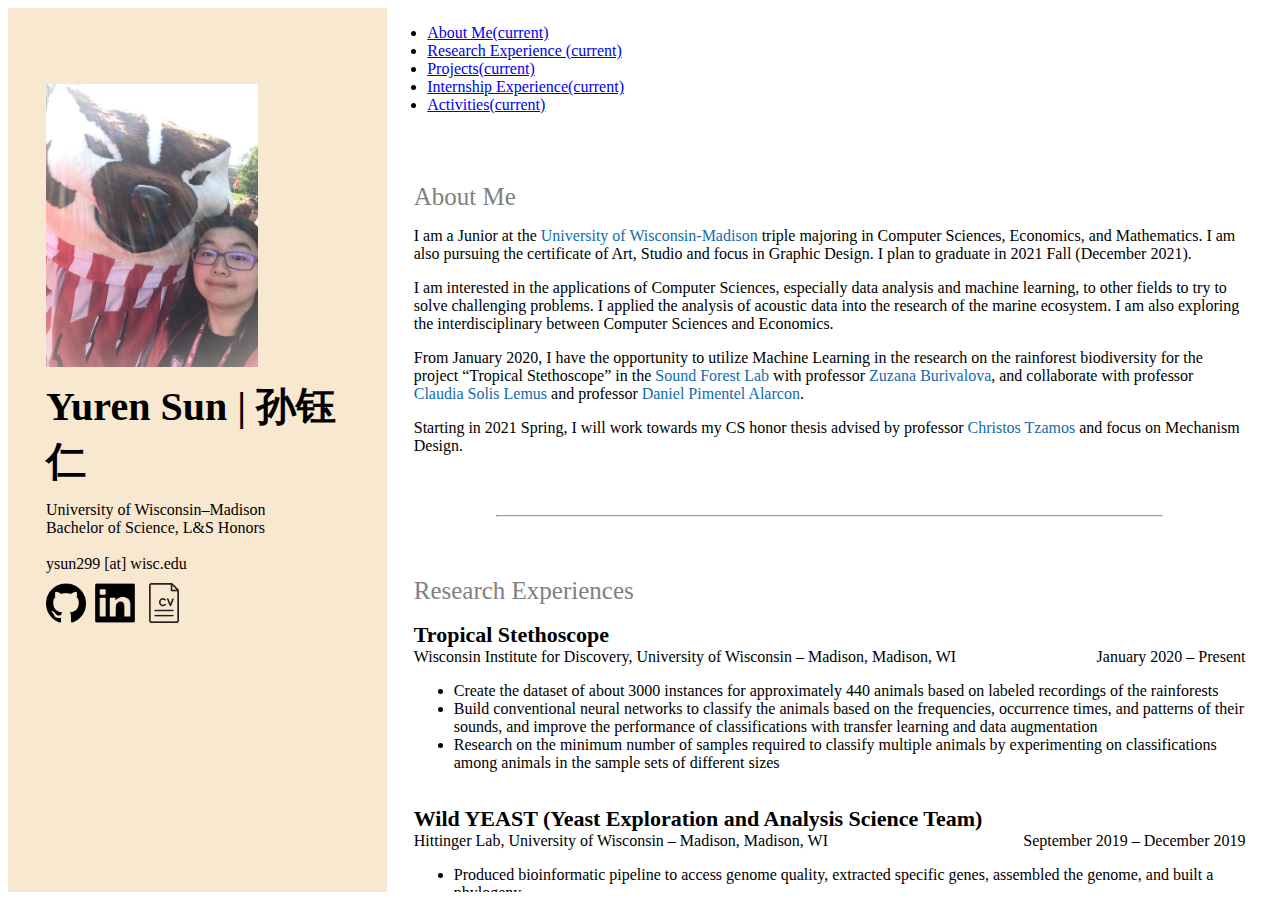
==== commit acd4721e: "update content" ====
--- a/index.html
+++ b/index.html
@@ -14,7 +14,8 @@
     <div class="left_container">
       <!-- My photo -->
       <img src="photo/yuren_photo.jpg" alt="yuren_photo" class="personal_img">
-      <div class="name"><strong>Yuren Sun</strong></div>
+      <div class="name"><strong>Yuren Sun | 孙钰仁</strong></div>
+      
       <div>University of Wisconsin–Madison</div>
       <div>Bachelor of Science, L&S Honors</div>
       <br />
@@ -23,6 +24,9 @@
         <a href="https://github.com/YurenSUN/" target="_blank" title=“Link to Github” class="icon-box"><img src="photo/github-icon.png" class="icon"><br></a>
         <a href="https://www.linkedin.com/in/yurensun/" target="_blank" title=“Link to Linkedin” class="icon-box"><img src="photo/linkedin-icon.png" class="icon"><br></a>
         <a href="https://pages.cs.wisc.edu/~yuren/Yuren_Sun_Resume.pdf" target="_blank" title="" class="icon-box"><img src="photo/cv-icon.png" class="icon"></a>
+      </div>
+      <div>
+
       </div>
     </div>
   </div>
@@ -65,17 +69,21 @@
         <div class="right_header">About Me</div>
         <p>
           I am a Junior at the <a href="https://www.wisc.edu/" target="_blank" title=“”>University of Wisconsin-Madison</a> triple majoring in Computer Sciences, Economics, and Mathematics. I am also pursuing the certificate of Art, Studio and focus in
-          Graphic Design.
+          Graphic Design. I plan to graduate in 2021 Fall (December 2021).
         </p>
         <p>
           I am interested in the applications of Computer Sciences, especially data analysis and machine learning, to other fields to try to solve challenging problems. I applied the analysis of acoustic data into the research of the marine ecosystem. I am also
           exploring the interdisciplinary between Computer Sciences and Economics.
         </p>
         <p>
-          This year, I have the opportunity to utilize Machine Learning in the research on the rainforest biodiversity for the project “Tropical Stethoscope” in the <a href="https://www.soundforestlab.org/" target="_blank">Sound Forest Lab</a> with professor
-          <a href="https://www.soundforestlab.org/zuzana" target="_blank">Zuzana Burivalova</a>, <a href="https://wid.wisc.edu/people/claudia-solis-lemus/" target="_blank">Claudia Solis Lemus</a>, and <a href="https://wid.wisc.edu/people/daniel-pimentel-alarcon/"
+          From January 2020, I have the opportunity to utilize Machine Learning in the research on the rainforest biodiversity for the project “Tropical Stethoscope” in the <a href="https://www.soundforestlab.org/" target="_blank">Sound Forest Lab</a> with professor
+          <a href="https://www.soundforestlab.org/zuzana" target="_blank">Zuzana Burivalova</a>, and collaborate with professor <a href="https://wid.wisc.edu/people/claudia-solis-lemus/" target="_blank">Claudia Solis Lemus</a> and professor <a href="https://wid.wisc.edu/people/daniel-pimentel-alarcon/"
             target="_blank">Daniel Pimentel Alarcon</a>.
         </p>
+        <p>
+          Starting in 2021 Spring, I will work towards my CS honor thesis advised by professor <a href="https://tzamos.com/" target="_blank">Christos Tzamos</a> and focus on Mechanism Design.
+        </p>
+
       </section>
 
 
@@ -83,7 +91,6 @@
       <section id="research">
         <HR class="break">
 
-        <!-- <div style="height: 50px; width: 100%;"></div> -->
         <div class="right_header">Research Experiences</div>
         <!-- Tropical Stethoscope -->
         <div class="location">Tropical Stethoscope</div>
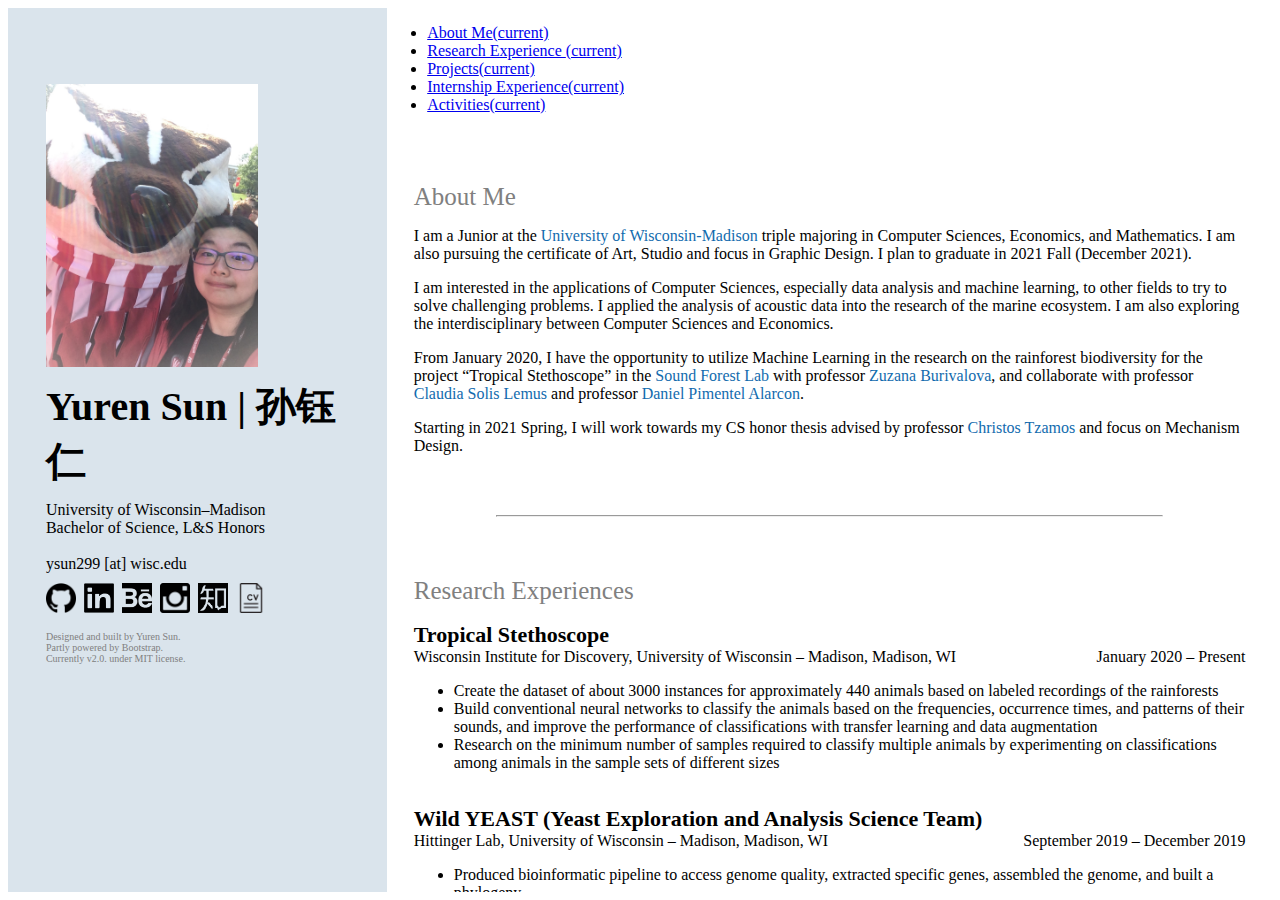
==== commit 9b333092: "update content and styles" ====
--- a/index.html
+++ b/index.html
@@ -3,8 +3,10 @@
 <head>
   <meta charset="utf-8">
   <title>Yuren Sun</title>
+  <link href="https://fonts.googleapis.com/icon?family=Material+Icons" rel="stylesheet">
+  <link rel="stylesheet" href="static/personal_web_style.css">
   <link rel="stylesheet" href="https://cdn.jsdelivr.net/npm/bootstrap@4.5.3/dist/css/bootstrap.min.css" integrity="sha384-TX8t27EcRE3e/ihU7zmQxVncDAy5uIKz4rEkgIXeMed4M0jlfIDPvg6uqKI2xXr2" crossorigin="anonymous">
-  <link rel="stylesheet" href="static/personal_web_style.css">
+
 </head>
 
 <body>
@@ -23,24 +25,23 @@
       <div class="icon-row">
         <a href="https://github.com/YurenSUN/" target="_blank" title=“Link to Github” class="icon-box"><img src="photo/github-icon.png" class="icon"><br></a>
         <a href="https://www.linkedin.com/in/yurensun/" target="_blank" title=“Link to Linkedin” class="icon-box"><img src="photo/linkedin-icon.png" class="icon"><br></a>
+        <a href="https://www.behance.net/yurenSUN" target="_blank" title="" class="icon-box"><img src="photo/behance-icon.png" class="icon"></a>
+        <a href="https://www.instagram.com/yurensun/" target="_blank" title="" class="icon-box"><img src="photo/ins-icon.png" class="icon"></a>
+        <a href="https://www.zhihu.com/people/sun-yu-ren-94" target="_blank" title="" class="icon-box"><img src="photo/zhihu-icon.png" class="icon"></a>
         <a href="https://pages.cs.wisc.edu/~yuren/Yuren_Sun_Resume.pdf" target="_blank" title="" class="icon-box"><img src="photo/cv-icon.png" class="icon"></a>
       </div>
-      <div>
-
+
+      <div class="copyright mt-5">
+        <p >Designed and built by Yuren Sun. </p>
+        <p>Partly powered by Bootstrap. </p>
+        <p >Currently v2.0. under MIT license.</p>  
       </div>
+     
     </div>
   </div>
 
   <!-- Right -->
   <div class="right">
-    <!-- <div class="menu">
-            <div class="menu_container">
-                <a href="#research">Research Experiences</a>
-                <a href="#projects">Project</a>
-                <a href="#intern">Internship Experiences</a>
-                <a href="#activities">Activities</a>
-            </div>
-        </div> -->
     <nav class="navbar navbar-expand-lg navbar-light bg-light sticky-top">
       <ul class="container navbar-nav mr-auto">
         <li class="nav-item">
@@ -145,13 +146,13 @@
         <!-- dialogflow agent -->
         <div>
           <div>
-            <a class="location" href="https://github.com/YurenSUN/CS639-UI-Projects/tree/master/dialogflow_beta" target="_blank">Dialogflow Agent for WiscShop</a>
+            <a class="location" href="https://github.com/YurenSUN/CS639-UI-Projects/tree/master/dialogflow_beta" target="_blank">WiscShop Dialogflow</a>
             <div class="time">December 2020</div>
             <br>
           </div>
           <div>
             <ul>
-              <li>Project developed during the course User Experience Design taken in 2020 Fall</li>
+              <li>Project developed during the course Building User Interfaces taken in 2020 Fall</li>
               <li>A dialogflow agent developed on the Google dialogflow platform with a webhook
               </li>
               <li>Provides functions help user log in; get queires about categories, product infromation, cart, and tags; edit and check out the cart; and navigate to different pages with a dialogflow agent</li>
@@ -170,7 +171,7 @@
           </div>
           <div>
             <ul>
-              <li>Project developed during the course User Experience Design taken in 2020 Fall</li>
+              <li>Project developed during the course Building User Interfaces taken in 2020 Fall</li>
               <li>An iOS application that helps user track their fitness data built with React Native
               </li>
               <li>Provides functions to sign up, sign in, edit profile and goals, record meals and exerciese, and compare the recorded data with goals</li>
@@ -190,7 +191,7 @@
           </div>
           <div>
             <ul>
-              <li>Project developed during the course User Experience Design taken in 2020 Fall</li>
+              <li>Project developed during the course Building User Interfaces taken in 2020 Fall</li>
               <li>A web application simulating the course search application developed with React and bootstrap
               </li>
               <li>Provides functions for users to view and filter courses, add courses to the cart, check requisties, rate a course, and check recommendations</li>
--- a/static/personal_web_style.css
+++ b/static/personal_web_style.css
@@ -25,7 +25,7 @@
 .left {
     width: 30%;
     height: 100%;
-    background-color: #f9e8d0;
+    background-color: #dae4ec;
     float: left;
     text-align: left;
     margin: 0;
@@ -48,7 +48,6 @@
 
 .right_container {
     margin: 0% 3% auto 3%;
-    /* top: 40px; */
 }
 
 
@@ -69,10 +68,11 @@
 }
 
 .icon {
-    width: 40px;
-    height: 40px;
+    width: 30px;
+    height: 30px;
     display: inline-block;
-    margin-right: 5px;
+    margin-right: 4px;
+    margin-bottom: 4px;
 }
 
 .icon-row {
@@ -138,6 +138,18 @@
     color: #185888;
 }
 
+.left_container .copyright {
+    position: relative;
+    bottom: 0px;
+    color: gray;
+    font-weight: light;
+    font-size: 10px;
+}
+
+.left_container .copyright p{
+    margin: 0 auto;
+}
+
 
 /* misc */
 
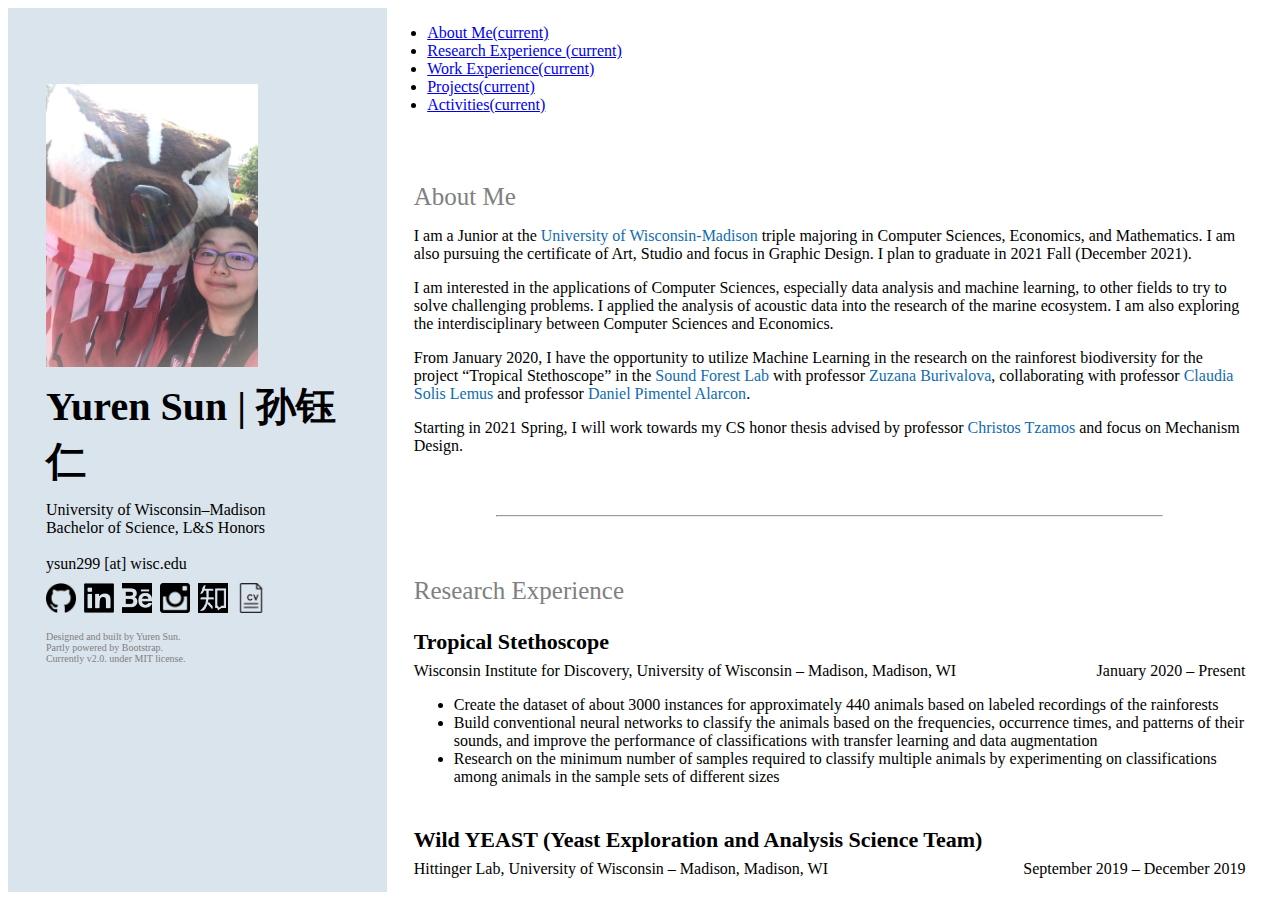
==== commit 519ac7d1: "Add projects" ====
--- a/index.html
+++ b/index.html
@@ -17,7 +17,7 @@
       <!-- My photo -->
       <img src="photo/yuren_photo.jpg" alt="yuren_photo" class="personal_img">
       <div class="name"><strong>Yuren Sun | 孙钰仁</strong></div>
-      
+
       <div>University of Wisconsin–Madison</div>
       <div>Bachelor of Science, L&S Honors</div>
       <br />
@@ -32,11 +32,11 @@
       </div>
 
       <div class="copyright mt-5">
-        <p >Designed and built by Yuren Sun. </p>
+        <p>Designed and built by Yuren Sun. </p>
         <p>Partly powered by Bootstrap. </p>
-        <p >Currently v2.0. under MIT license.</p>  
+        <p>Currently v2.0. under MIT license.</p>
       </div>
-     
+
     </div>
   </div>
 
@@ -51,10 +51,10 @@
           <a class="nav-link" href="#research">Research Experience <span class="sr-only">(current)</span></a>
         </li>
         <li class="nav-item">
-          <a class="nav-link" href="#projects">Projects<span class="sr-only">(current)</span></a>
+          <a class="nav-link" href="#work">Work Experience<span class="sr-only">(current)</span></a>
         </li>
         <li class="nav-item">
-          <a class="nav-link" href="#intern">Internship Experience<span class="sr-only">(current)</span></a>
+          <a class="nav-link" href="#projects">Projects<span class="sr-only">(current)</span></a>
         </li>
         <li class="nav-item">
           <a class="nav-link" href="#activities">Activities<span class="sr-only">(current)</span></a>
@@ -77,8 +77,8 @@
           exploring the interdisciplinary between Computer Sciences and Economics.
         </p>
         <p>
-          From January 2020, I have the opportunity to utilize Machine Learning in the research on the rainforest biodiversity for the project “Tropical Stethoscope” in the <a href="https://www.soundforestlab.org/" target="_blank">Sound Forest Lab</a> with professor
-          <a href="https://www.soundforestlab.org/zuzana" target="_blank">Zuzana Burivalova</a>, and collaborate with professor <a href="https://wid.wisc.edu/people/claudia-solis-lemus/" target="_blank">Claudia Solis Lemus</a> and professor <a href="https://wid.wisc.edu/people/daniel-pimentel-alarcon/"
+          From January 2020, I have the opportunity to utilize Machine Learning in the research on the rainforest biodiversity for the project “Tropical Stethoscope” in the <a href="https://www.soundforestlab.org/" target="_blank">Sound Forest Lab</a>          with professor
+          <a href="https://www.soundforestlab.org/zuzana" target="_blank">Zuzana Burivalova</a>, collaborating with professor <a href="https://wid.wisc.edu/people/claudia-solis-lemus/" target="_blank">Claudia Solis Lemus</a> and professor <a href="https://wid.wisc.edu/people/daniel-pimentel-alarcon/"
             target="_blank">Daniel Pimentel Alarcon</a>.
         </p>
         <p>
@@ -88,11 +88,11 @@
       </section>
 
 
-      <!-- Research Experiences -->
+      <!-- Research Experience -->
       <section id="research">
         <HR class="break">
 
-        <div class="right_header">Research Experiences</div>
+        <div class="right_header">Research Experience</div>
         <!-- Tropical Stethoscope -->
         <div class="location">Tropical Stethoscope</div>
         <div>
@@ -136,6 +136,83 @@
         </ul>
       </section>
 
+      <!-- Work Experiences -->
+      <section id="work">
+        <HR class="break">
+
+        <div class="right_header">Work Experience</div>
+        <!-- UW -->
+        <div class="location">University of Wisconsin - Madison, Madison, WI</div>
+        <div>
+          <div class="position">Peer Mentor for CS 537</div>
+          <div class="time">January 2021 - Present</div>
+          <br>
+        </div>
+        <ul>
+          <li>Peer mentor for the course Introduction to Operating Systems for 2021 Spring</li>
+          <li>Hold office hours to mentor students in understanding concepts and help students on the projects coded with C in Linux and xv6 toy-OS environments</li>
+        </ul>
+        <div>
+          <div class="position">Undergraduate Part Time Researcher</div>
+          <div class="time">January 2020 - Present</div>
+          <br>
+        </div>
+        <ul>
+          <li>Work for the research project "Tropical Stethoscope" as listed in the research experience</li>
+        </ul>
+
+        <!-- Amfam -->
+        <div class="location">American Family Insurance, Madison, WI</div>
+        <div>
+          <div class="position">Business Development Innovation Tech Intern</div>
+          <div class="time">May 2020- August 2020</div>
+          <br>
+        </div>
+        <ul>
+          <li>Developed the prototypes and the minimum viable products (MVPs) with HTML, JavaScript, and CSS; designed the user interface based on the target customers to improve user experience; refined them with feedbacks from more than 100 user interviews
+          </li>
+          <li>Deployed the prototypes and the MVPs with Amazon Web Services (AWS) S3 Buckets and CloudFront Distributions; Developed serverless web applications with Amazon API Gateway (RESTful API), AWS Lambda and Amazon DynamoDB</li>
+          <li>Managed AWS resources as code with Terraform to enhance the workflow for the team</li>
+          <li>Automated the source code delivery to AWS resources from Github repository with CI/CD pipelines</li>
+        </ul>
+
+        <!-- EMC -->
+        <div class="location">Research & Development Center of EMC, DELL, Shanghai, China</div>
+        <div>
+          <div class="position">Software Engineering Intern</div>
+          <div class="time">July 2019 - August 2019</div>
+          <br>
+        </div>
+        <ul>
+          <li>Participated in the project “Entity Extraction”</li>
+          <li>Developed programs with python to detect sentences with knowledge from whitepapers, extract noun phrases with natural language processing, and detect the entities</li>
+          <li>Used HTML, JavaScript, and CSS to visualize the results of entity extractions</li>
+        </ul>
+        <div>
+          <div class="position">Software Engineering Intern</div>
+          <div class="time">July 2017 - August 2017</div>
+          <br>
+        </div>
+        <ul>
+          <li>Participated in the project “Identifying Events”</li>
+          <li>Assisted engineers with data cleaning and dimensional reduction with Python</li>
+        </ul>
+
+        <!-- Metro -->
+        <div class="location">Shanghai Shentong Metro Group Co., Ltd, Shanghai, China</div>
+        <div>
+          <div class="position">Data Assistant</div>
+          <div class="time">May 2017 - July 2017</div>
+          <br>
+        </div>
+        <ul>
+          <li>Participated in the Research on passengers' route optimization scheme based on the network in Shanghai Metro</li>
+          <li>Acquired, recorded, and analyzed data of the number of passengers in each station at different times everyday</li>
+          <li>Assisted engineers to adjust about half of the route suggestions to provide more accurate information to passengers</li>
+        </ul>
+
+      </section>
+
 
       <!-- Projects -->
       <section id="projects">
@@ -152,10 +229,30 @@
           </div>
           <div>
             <ul>
-              <li>Project developed during the course Building User Interfaces taken in 2020 Fall</li>
-              <li>A dialogflow agent developed on the Google dialogflow platform with a webhook
-              </li>
-              <li>Provides functions help user log in; get queires about categories, product infromation, cart, and tags; edit and check out the cart; and navigate to different pages with a dialogflow agent</li>
+              <li>Project developed during the course Building User Interfaces, taken in 2020 Fall</li>
+              <li>A dialogflow agent developed on the Google dialogflow platform with a webhook</li>
+              <li>Provides functions help users log in; get queries about categories, product information, cart, and tags; edit and check out the cart; and navigate to different pages with a dialogflow agent</li>
+            </ul>
+          </div>
+        </div>
+
+        <br>
+
+        <!-- page replacement simulator -->
+        <div>
+          <div style="height: 40px;">
+            <div class="location" style="float: left;">Page Replacement Simulator</div>
+            <div class="time">November 2020 - December 2020</div>
+            <br>
+          </div>
+
+          <div>
+            <ul>
+              <li>Project developed during the course Introduction to Operating Systems, taken in 2020 Fall</li>
+              <li>The project is not allowed to be stored in a public repo, but I can provide codes if needed</li>
+              <li>Read the trace files with over 10 million traces, created the process table, and processed the traces with C</li>
+              <li>Simulated the page replacement scheduling with FIFO, LRU and Clock algorithms and kept track of various performance statistics</li>
+              <li>Collaborated with Jiaru (Kathrine) Fu</li>
             </ul>
           </div>
         </div>
@@ -171,10 +268,10 @@
           </div>
           <div>
             <ul>
-              <li>Project developed during the course Building User Interfaces taken in 2020 Fall</li>
-              <li>An iOS application that helps user track their fitness data built with React Native
+              <li>Project developed during the course Building User Interfaces, taken in 2020 Fall</li>
+              <li>An ios application that helps users track their fitness data built with React Native
               </li>
-              <li>Provides functions to sign up, sign in, edit profile and goals, record meals and exerciese, and compare the recorded data with goals</li>
+              <li>Provides functions to sign up, sign in, edit profile and goals, record meals and exercises, and compare the recorded data with goals</li>
               <li>Also enables the accessibalitity functions for voice over</li>
             </ul>
           </div>
@@ -182,7 +279,27 @@
 
         <br>
 
-        <!-- dialogflow agent -->
+        <!-- makefile -->
+        <div>
+          <div style="height: 40px;">
+            <div class="location" style="float: left;">Makefile Executor</div>
+            <div class="time">November 2020 - December 2020</div>
+            <br>
+          </div>
+
+          <div>
+            <ul>
+              <li>Project developed during the course Introduction to Operating Systems, taken in 2020 Fall</li>
+              <li>The project is not allowed to be stored in a public repo, but I can provide codes if needed</li>
+              <li>The program reads the makefile, validates the commands with dependency graph, and execute the valid commands, coded with C</li>
+              <li>Collaborated with Jiaru (Kathrine) Fu</li>
+            </ul>
+          </div>
+        </div>
+
+        <br>
+
+        <!-- course search -->
         <div>
           <div>
             <a class="location" href="https://github.com/YurenSUN/CS639-UI-Projects/tree/master/react2-beta" target="_blank">Course Search App</a>
@@ -191,9 +308,8 @@
           </div>
           <div>
             <ul>
-              <li>Project developed during the course Building User Interfaces taken in 2020 Fall</li>
-              <li>A web application simulating the course search application developed with React and bootstrap
-              </li>
+              <li>Project developed during the course Building User Interfaces, taken in 2020 Fall</li>
+              <li>A web application simulating the course search application developed with React and bootstrap</li>
               <li>Provides functions for users to view and filter courses, add courses to the cart, check requisties, rate a course, and check recommendations</li>
             </ul>
           </div>
@@ -201,18 +317,56 @@
 
         <br>
 
+        <!-- threads -->
+        <div>
+          <div style="height: 40px;">
+            <div class="location" style="float: left;">Shared Memory Producer/Consumer Program</div>
+            <div class="time">November 2020 - December 2020</div>
+            <br>
+          </div>
+
+          <div>
+            <ul>
+              <li>Project developed during the course Introduction to Operating Systems, taken in 2020 Fall</li>
+              <li>The project is not allowed to be stored in a public repo, but I can provide codes if needed</li>
+              <li>It runs in parallel on Linux using threads (pthreads) and monitor synchronization and is coded with C</li>
+              <li>The program simulates the process to read from the producer, parses and modifies the information, and output to the consumer.</li>
+              <li>Collaborated with Jiaru (Kathrine) Fu</li>
+            </ul>
+          </div>
+        </div>
+
+        <br>
+
+        <!-- badger db -->
+        <div>
+          <div style="height: 40px;">
+            <div class="location" style="float: left;">Badger Database</div>
+            <div class="time">March 2020 - April 2020</div>
+            <br>
+          </div>
+
+          <div>
+            <ul>
+              <li>Project developed during the course Database Management Systems: Design and Implementation, taken in 2020 Spring</li>
+              <li>The project contains two parts and is coded with C++.</li>
+              <li><a href="https://github.com/YurenSUN/BadgerDB" target="_blank" title=“”>The first part </a>implemented a database buffer pool to hold pages that have been read from disk into memory with Clock algorithm for buffer replacement policy</li>
+              <li><a href="https://github.com/JiaruFu/Btree" target="_blank" title=“”>The second part </a> implemented an integer B+ tree index that simulated the process to store, get, and delete the data in files on disk</li>
+              <li>Collaborated with Jiaru (Kathrine) Fu</li>
+            </ul>
+          </div>
+        </div>
+
+        <br>
+
         <!-- wiSign -->
-        <div>
+        <div style="width: 100%; height: max-content;">
           <div>
             <a class="location" href="https://github.com/Szhang577/WiSign" target="_blank">WiSign</a>
             <div class="time">December 2019</div>
             <br>
           </div>
           <div>
-            <a href="https://github.com/Szhang577/WiSign" target="_blank">
-              <img src="photo/wisign_logo.png" alt="wisign_logo.png" class="project_img">
-
-            </a>
             <ul>
               <li>Project created during 2019 MadHack</li>
               <li>An iOS application that helps American Sign Language(ASL) users and learners get start with ASL by learning basic 26 alphabets, know how they decode fingerspelling in ASL by taking quizzes, and familiarize them with fingerspelling more thorough
@@ -222,63 +376,46 @@
             </ul>
           </div>
         </div>
-      </section>
-
-
-      <!-- Internship Experiences -->
-      <section id="intern">
-        <HR class="break">
-
-        <div class="right_header">Internship Experiences</div>
-        <!-- Amfam -->
-        <div class="location">American Family Insurance, Madison, WI</div>
-        <div>
-          <div class="position">Business Development Innovation Tech Intern</div>
-          <div class="time">May 2020- August 2020</div>
-          <br>
-        </div>
-        <ul>
-          <li>Developed the prototypes and the minimum viable products (MVPs) with HTML, JavaScript, and CSS; designed the user interface based on the target customers to improve user experiences; refined them with feedbacks from more than 100 user interviews
-          </li>
-          <li>Deployed the prototypes and the MVPs with Amazon Web Services (AWS) S3 Buckets and CloudFront Distributions; Developed serverless web applications with Amazon API Gateway (RESTful API), AWS Lambda and Amazon DynamoDB</li>
-          <li>Managed AWS resources as code with Terraform to enhance the workflow for the team</li>
-          <li>Automated the source code delivery to AWS resources from Github repository with CI/CD pipelines</li>
-        </ul>
-
-        <!-- EMC -->
-        <div class="location">Research & Development Center of EMC, DELL, Shanghai, China</div>
-        <div>
-          <div class="position">Software Engineering Intern</div>
-          <div class="time">July 2019 - August 2019</div>
-          <br>
-        </div>
-        <ul>
-          <li>Participated in the project “Entity Extraction”</li>
-          <li>Developed programs with python to detect sentences with knowledge from whitepapers, extract noun phrases with natural language processing, and detect the entities</li>
-          <li>Used HTML, JavaScript, and CSS to visualize the results of entity extractions</li>
-        </ul>
-        <div>
-          <div class="position">Software Engineering Intern</div>
-          <div class="time">July 2017 - August 2017</div>
-          <br>
-        </div>
-        <ul>
-          <li>Participated in the project “Identifying Events”</li>
-          <li>Assisted engineers with data cleaning and dimensional reduction with Python</li>
-        </ul>
-
-        <!-- Metro -->
-        <div class="location">Shanghai Shentong Metro Group Co., Ltd, Shanghai, China</div>
-        <div>
-          <div class="position">Data Assistant</div>
-          <div class="time">May 2017 - July 2017</div>
-          <br>
-        </div>
-        <ul>
-          <li>Participated in the Research on passengers' route optimization scheme based on the network in Shanghai Metro</li>
-          <li>Acquired, recorded, and analyzed data of the number of passengers in each station at different times everyday</li>
-          <li>Assisted engineers to adjust about half of the route suggestions to provide more accurate information to passengers</li>
-        </ul>
+
+        <br>
+
+        <!-- package manager -->
+        <div>
+          <div style="height: 40px;">
+            <div class="location" style="float: left;">Quiz Generator</div>
+            <div class="time">April 2019 - May 2019</div>
+            <br>
+          </div>
+
+          <div>
+            <ul>
+              <li>Project developed during the course Programming Ⅲ, taken in 2019 Spring</li>
+              <li>The project is stored in a private repo, I can provide the coded if needed</li>
+              <li>A Java program with graphic User Interface that allows the users to add problems, generate quizes, take quizes, and provides quiz scores</li>
+              <li>Also provides users options to load quiz problems from a JSON and save the added problems to a JSON file</li>
+              <li>Collaborated with Hongrui Chen, Shu Liu, and Shuo He</li>
+            </ul>
+          </div>
+        </div>
+
+        <br>
+
+        <!-- package manager -->
+        <div>
+          <div style="height: 40px;">
+            <a class="location" href="https://github.com/YurenSUN/DataStructure-In-Java/tree/master/P4_Graph" target="_blank">Package Manager</a>
+            <div class="time">March 2019 - April 2019</div>
+            <br>
+          </div>
+
+          <div>
+            <ul>
+              <li>Project developed during the course Programming Ⅲ, taken in 2019 Spring</li>
+              <li>Read data of software packages and their dependencies from JSON files, built a generic dependency graph based on the data, checked cycles before the installation, and simulated the package installation process with Java</li>
+              <li>Developed JUnit test classes to test the utility functions</li>
+            </ul>
+          </div>
+        </div>
 
       </section>
 
@@ -303,7 +440,7 @@
           <br>
         </div>
         <ul>
-          <li>Organize and assist in programming workshops for Sennett middle school, WISE community, and students in UW- Madison</li>
+          <li>Organize and assist in events such as the programming workshops for Sennett middle school, WISE community, and students in UW- Madison</li>
           <li>Answer questions to more than 30 participators in each workshop to help the audience have a deeper understanding of programming and better participations of the workshops</li>
         </ul>
 
@@ -323,6 +460,7 @@
         </ul>
       </section>
 
+
     </div>
   </div>
 
--- a/static/personal_web_style.css
+++ b/static/personal_web_style.css
@@ -117,6 +117,7 @@
     font-family: "Times New Roman";
     font-weight: bold;
     font-size: 22px;
+    line-height: 40px;
 }
 
 .right_container a:link {
